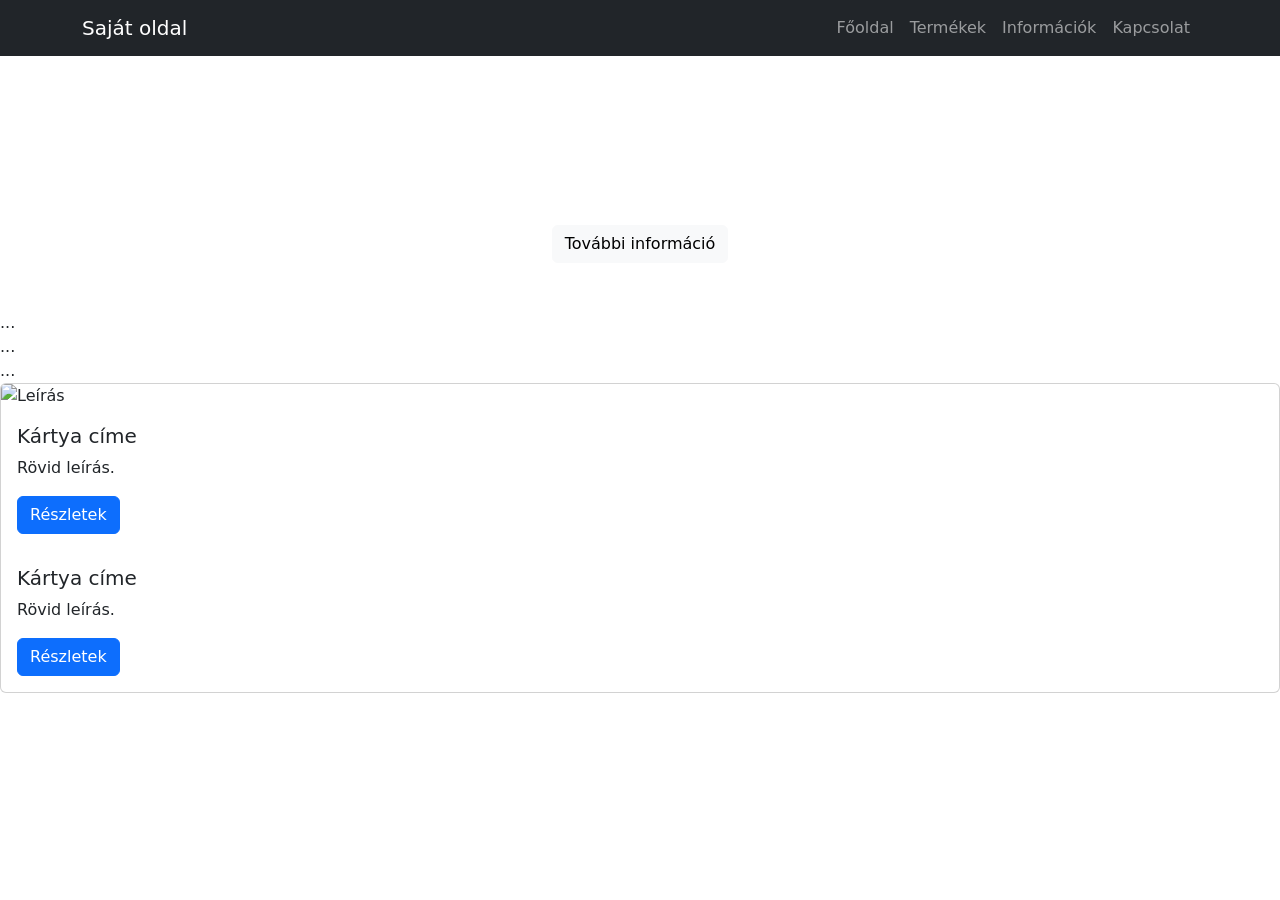
==== 09.09/index.html @ 01bc5e41 "Add files via upload" ====
<!DOCTYPE html>
<html lang="hu">
<head>
    <meta charset="UTF-8">
    <meta name="viewport" content="width=device-width, initial-scale=1.0">
    <link href="https://cdn.jsdelivr.net/npm/bootstrap@5.3.3/dist/css/bootstrap.min.css" rel="stylesheet">
    <link rel="stylesheet" href="/style.css">
    <title>Weboldal címe</title>
<body>

<nav class="navbar navbar-expand-lg navbar-dark bg-dark">
    <div class="container">

        <a class="navbar-brand" href="#">
            Saját oldal
        </a>

        <button
            class="navbar-toggler"
            type="button"
            data-bs-toggle="collapse"
            data-bs-target="#navbarNav">

            <span class="navbar-toggler-icon"></span>
        </button>

        <div class="collapse navbar-collapse" id="navbarNav">

            <ul class="navbar-nav ms-auto">

                <li class="nav-item">
                    <a class="nav-link" href="#">Főoldal</a>
                </li>

                <li class="nav-item">
                    <a class="nav-link" href="#">Termékek</a>
                </li>

                <li class="nav-item">
                    <a class="nav-link" href="#">Információk</a>
                </li>

                <li class="nav-item">
                    <a class="nav-link" href="#">Kapcsolat</a>
                </li>

            </ul>

        </div>
    </div>
</nav>

<header class="bg-gradient text-white text-center py-5">

    <div class="container">

        <h1 class="display-4">
            Főcím
        </h1>

        <p class="lead">
            Rövid bemutatkozó szöveg az oldalról.
        </p>

        <a href="#" class="btn btn-light">
            További információ
        </a>

    </div>

</header>   

    <main>

        <section>
            ...
        </section>

        <section>
            ...
        </section>

    </main>

    <footer>
        ...
    </footer>

<div class="card">

    <img
        src="kep.jpg"
        class="card-img-top"
        alt="Leírás">

    <div class="card-body">

        <h5 class="card-title">
            Kártya címe
        </h5>

        <p class="card-text">
            Rövid leírás.
        </p>

        <button class="btn btn-primary">
            Részletek
        </button>

    </div>

        <div class="card-body">

        <h5 class="card-title">
            Kártya címe
        </h5>

        <p class="card-text">
            Rövid leírás.
        </p>

        <button class="btn btn-primary">
            Részletek
        </button>

    </div>

</div>

</body>
<script
    src="https://cdn.jsdelivr.net/npm/bootstrap@5.3.3/dist/js/bootstrap.bundle.min.js">
</script>
</html>
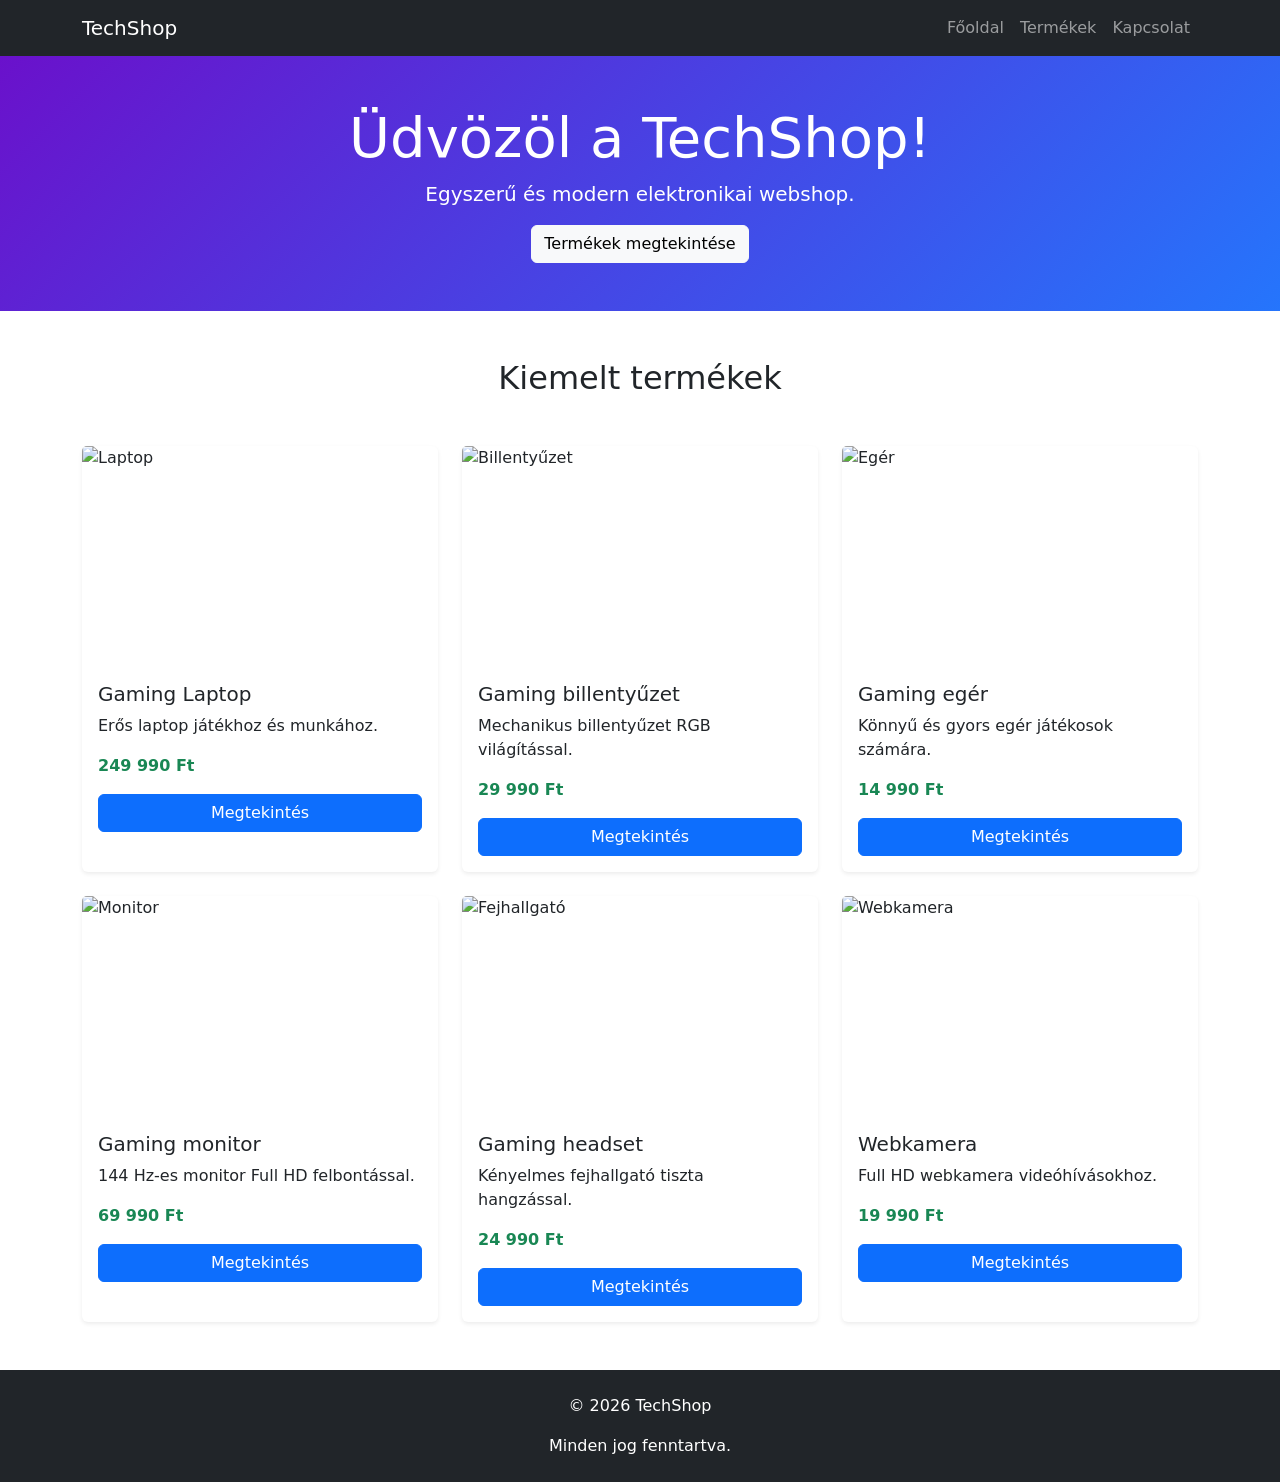
==== commit 7255e427: "Add files via upload" ====
--- a/09.09/index.html
+++ b/09.09/index.html
@@ -1,134 +1,340 @@
 <!DOCTYPE html>
 <html lang="hu">
+
 <head>
     <meta charset="UTF-8">
+
     <meta name="viewport" content="width=device-width, initial-scale=1.0">
-    <link href="https://cdn.jsdelivr.net/npm/bootstrap@5.3.3/dist/css/bootstrap.min.css" rel="stylesheet">
-    <link rel="stylesheet" href="/style.css">
-    <title>Weboldal címe</title>
+
+    <title>TechShop</title>
+
+    <link
+        href="https://cdn.jsdelivr.net/npm/bootstrap@5.3.3/dist/css/bootstrap.min.css"
+        rel="stylesheet">
+
+
+    <link rel="stylesheet" href="style.css">
+</head>
+
 <body>
 
-<nav class="navbar navbar-expand-lg navbar-dark bg-dark">
-    <div class="container">
-
-        <a class="navbar-brand" href="#">
-            Saját oldal
-        </a>
-
-        <button
-            class="navbar-toggler"
-            type="button"
-            data-bs-toggle="collapse"
-            data-bs-target="#navbarNav">
-
-            <span class="navbar-toggler-icon"></span>
-        </button>
-
-        <div class="collapse navbar-collapse" id="navbarNav">
-
-            <ul class="navbar-nav ms-auto">
-
-                <li class="nav-item">
-                    <a class="nav-link" href="#">Főoldal</a>
-                </li>
-
-                <li class="nav-item">
-                    <a class="nav-link" href="#">Termékek</a>
-                </li>
-
-                <li class="nav-item">
-                    <a class="nav-link" href="#">Információk</a>
-                </li>
-
-                <li class="nav-item">
-                    <a class="nav-link" href="#">Kapcsolat</a>
-                </li>
-
-            </ul>
+    <nav class="navbar navbar-expand-lg navbar-dark bg-dark">
+
+        <div class="container">
+
+            <a class="navbar-brand" href="#">
+                TechShop
+            </a>
+
+            <button
+                class="navbar-toggler"
+                type="button"
+                data-bs-toggle="collapse"
+                data-bs-target="#navbarNav">
+
+                <span class="navbar-toggler-icon"></span>
+
+            </button>
+
+            <div
+                class="collapse navbar-collapse"
+                id="navbarNav">
+
+                <ul class="navbar-nav ms-auto">
+
+                    <li class="nav-item">
+                        <a class="nav-link" href="#">
+                            Főoldal
+                        </a>
+                    </li>
+
+                    <li class="nav-item">
+                        <a class="nav-link" href="#termekek">
+                            Termékek
+                        </a>
+                    </li>
+
+                    <li class="nav-item">
+                        <a class="nav-link" href="#kapcsolat">
+                            Kapcsolat
+                        </a>
+                    </li>
+
+                </ul>
+
+            </div>
 
         </div>
-    </div>
-</nav>
-
-<header class="bg-gradient text-white text-center py-5">
-
-    <div class="container">
-
-        <h1 class="display-4">
-            Főcím
-        </h1>
-
-        <p class="lead">
-            Rövid bemutatkozó szöveg az oldalról.
+
+    </nav>
+
+
+    <header class="hero text-white text-center py-5">
+
+        <div class="container">
+
+            <h1 class="display-4">
+                Üdvözöl a TechShop!
+            </h1>
+
+            <p class="lead">
+                Egyszerű és modern elektronikai webshop.
+            </p>
+
+            <a href="#termekek" class="btn btn-light">
+                Termékek megtekintése
+            </a>
+
+        </div>
+
+    </header>
+
+
+    <main class="container my-5" id="termekek">
+
+        <section>
+
+            <h2 class="text-center mb-5">
+                Kiemelt termékek
+            </h2>
+
+
+            <div class="row g-4">
+
+
+                <div class="col-md-6 col-lg-4">
+
+                    <div class="card h-100 shadow-sm product-card">
+
+                        <img
+                            src=""
+                            class="card-img-top"
+                            alt="Laptop">
+
+                        <div class="card-body">
+
+                            <h5 class="card-title">
+                                Gaming Laptop
+                            </h5>
+
+                            <p class="card-text">
+                                Erős laptop játékhoz és munkához.
+                            </p>
+
+                            <p class="fw-bold text-success">
+                                249 990 Ft
+                            </p>
+
+                            <button class="btn btn-primary w-100">
+                                Megtekintés
+                            </button>
+
+                        </div>
+
+                    </div>
+
+                </div>
+
+
+                <div class="col-md-6 col-lg-4">
+
+                    <div class="card h-100 shadow-sm product-card">
+
+                        <img
+                            src=""
+                            class="card-img-top"
+                            alt="Billentyűzet">
+
+                        <div class="card-body">
+
+                            <h5 class="card-title">
+                                Gaming billentyűzet
+                            </h5>
+
+                            <p class="card-text">
+                                Mechanikus billentyűzet RGB világítással.
+                            </p>
+
+                            <p class="fw-bold text-success">
+                                29 990 Ft
+                            </p>
+
+                            <button class="btn btn-primary w-100">
+                                Megtekintés
+                            </button>
+
+                        </div>
+
+                    </div>
+
+                </div>
+
+
+                <div class="col-md-6 col-lg-4">
+
+                    <div class="card h-100 shadow-sm product-card">
+
+                        <img
+                            src=""
+                            class="card-img-top"
+                            alt="Egér">
+
+                        <div class="card-body">
+
+                            <h5 class="card-title">
+                                Gaming egér
+                            </h5>
+
+                            <p class="card-text">
+                                Könnyű és gyors egér játékosok számára.
+                            </p>
+
+                            <p class="fw-bold text-success">
+                                14 990 Ft
+                            </p>
+
+                            <button class="btn btn-primary w-100">
+                                Megtekintés
+                            </button>
+
+                        </div>
+
+                    </div>
+
+                </div>
+
+
+                <div class="col-md-6 col-lg-4">
+
+                    <div class="card h-100 shadow-sm product-card">
+
+                        <img
+                            src=""
+                            class="card-img-top"
+                            alt="Monitor">
+
+                        <div class="card-body">
+
+                            <h5 class="card-title">
+                                Gaming monitor
+                            </h5>
+
+                            <p class="card-text">
+                                144 Hz-es monitor Full HD felbontással.
+                            </p>
+
+                            <p class="fw-bold text-success">
+                                69 990 Ft
+                            </p>
+
+                            <button class="btn btn-primary w-100">
+                                Megtekintés
+                            </button>
+
+                        </div>
+
+                    </div>
+
+                </div>
+
+
+
+                <div class="col-md-6 col-lg-4">
+
+                    <div class="card h-100 shadow-sm product-card">
+
+                        <img
+                            src=""
+                            class="card-img-top"
+                            alt="Fejhallgató">
+
+                        <div class="card-body">
+
+                            <h5 class="card-title">
+                                Gaming headset
+                            </h5>
+
+                            <p class="card-text">
+                                Kényelmes fejhallgató tiszta hangzással.
+                            </p>
+
+                            <p class="fw-bold text-success">
+                                24 990 Ft
+                            </p>
+
+                            <button class="btn btn-primary w-100">
+                                Megtekintés
+                            </button>
+
+                        </div>
+
+                    </div>
+
+                </div>
+
+
+
+                <div class="col-md-6 col-lg-4">
+
+                    <div class="card h-100 shadow-sm product-card">
+
+                        <img
+                            src=""
+                            class="card-img-top"
+                            alt="Webkamera">
+
+                        <div class="card-body">
+
+                            <h5 class="card-title">
+                                Webkamera
+                            </h5>
+
+                            <p class="card-text">
+                                Full HD webkamera videóhívásokhoz.
+                            </p>
+
+                            <p class="fw-bold text-success">
+                                19 990 Ft
+                            </p>
+
+                            <button class="btn btn-primary w-100">
+                                Megtekintés
+                            </button>
+
+                        </div>
+
+                    </div>
+
+                </div>
+
+            </div>
+
+        </section>
+
+    </main>
+
+
+
+    <footer
+        class="bg-dark text-white text-center py-4"
+        id="kapcsolat">
+
+        <p>
+            &copy; 2026 TechShop
         </p>
 
-        <a href="#" class="btn btn-light">
-            További információ
-        </a>
-
-    </div>
-
-</header>   
-
-    <main>
-
-        <section>
-            ...
-        </section>
-
-        <section>
-            ...
-        </section>
-
-    </main>
-
-    <footer>
-        ...
+        <p class="mb-0">
+            Minden jog fenntartva.
+        </p>
+
     </footer>
 
-<div class="card">
-
-    <img
-        src="kep.jpg"
-        class="card-img-top"
-        alt="Leírás">
-
-    <div class="card-body">
-
-        <h5 class="card-title">
-            Kártya címe
-        </h5>
-
-        <p class="card-text">
-            Rövid leírás.
-        </p>
-
-        <button class="btn btn-primary">
-            Részletek
-        </button>
-
-    </div>
-
-        <div class="card-body">
-
-        <h5 class="card-title">
-            Kártya címe
-        </h5>
-
-        <p class="card-text">
-            Rövid leírás.
-        </p>
-
-        <button class="btn btn-primary">
-            Részletek
-        </button>
-
-    </div>
-
-</div>
+
+
+    <script
+        src="https://cdn.jsdelivr.net/npm/bootstrap@5.3.3/dist/js/bootstrap.bundle.min.js">
+    </script>
 
 </body>
-<script
-    src="https://cdn.jsdelivr.net/npm/bootstrap@5.3.3/dist/js/bootstrap.bundle.min.js">
-</script>
+
 </html>
--- a/09.09/style.css
+++ b/09.09/style.css
@@ -0,0 +1,27 @@
+.hero {
+    background: linear-gradient(
+        135deg,
+        #6a11cb,
+        #2575fc
+    );
+}
+
+.product-card {
+    border: none;
+    transition: all 0.3s ease;
+}
+
+.product-card:hover {
+    transform: translateY(-8px) scale(1.02);
+    box-shadow: 0 15px 25px rgba(0, 0, 0, 0.2);
+}
+
+.product-card img {
+    height: 220px;
+    object-fit: cover;
+    transition: transform 0.4s ease;
+}
+
+.product-card:hover img {
+    transform: scale(1.05);
+}
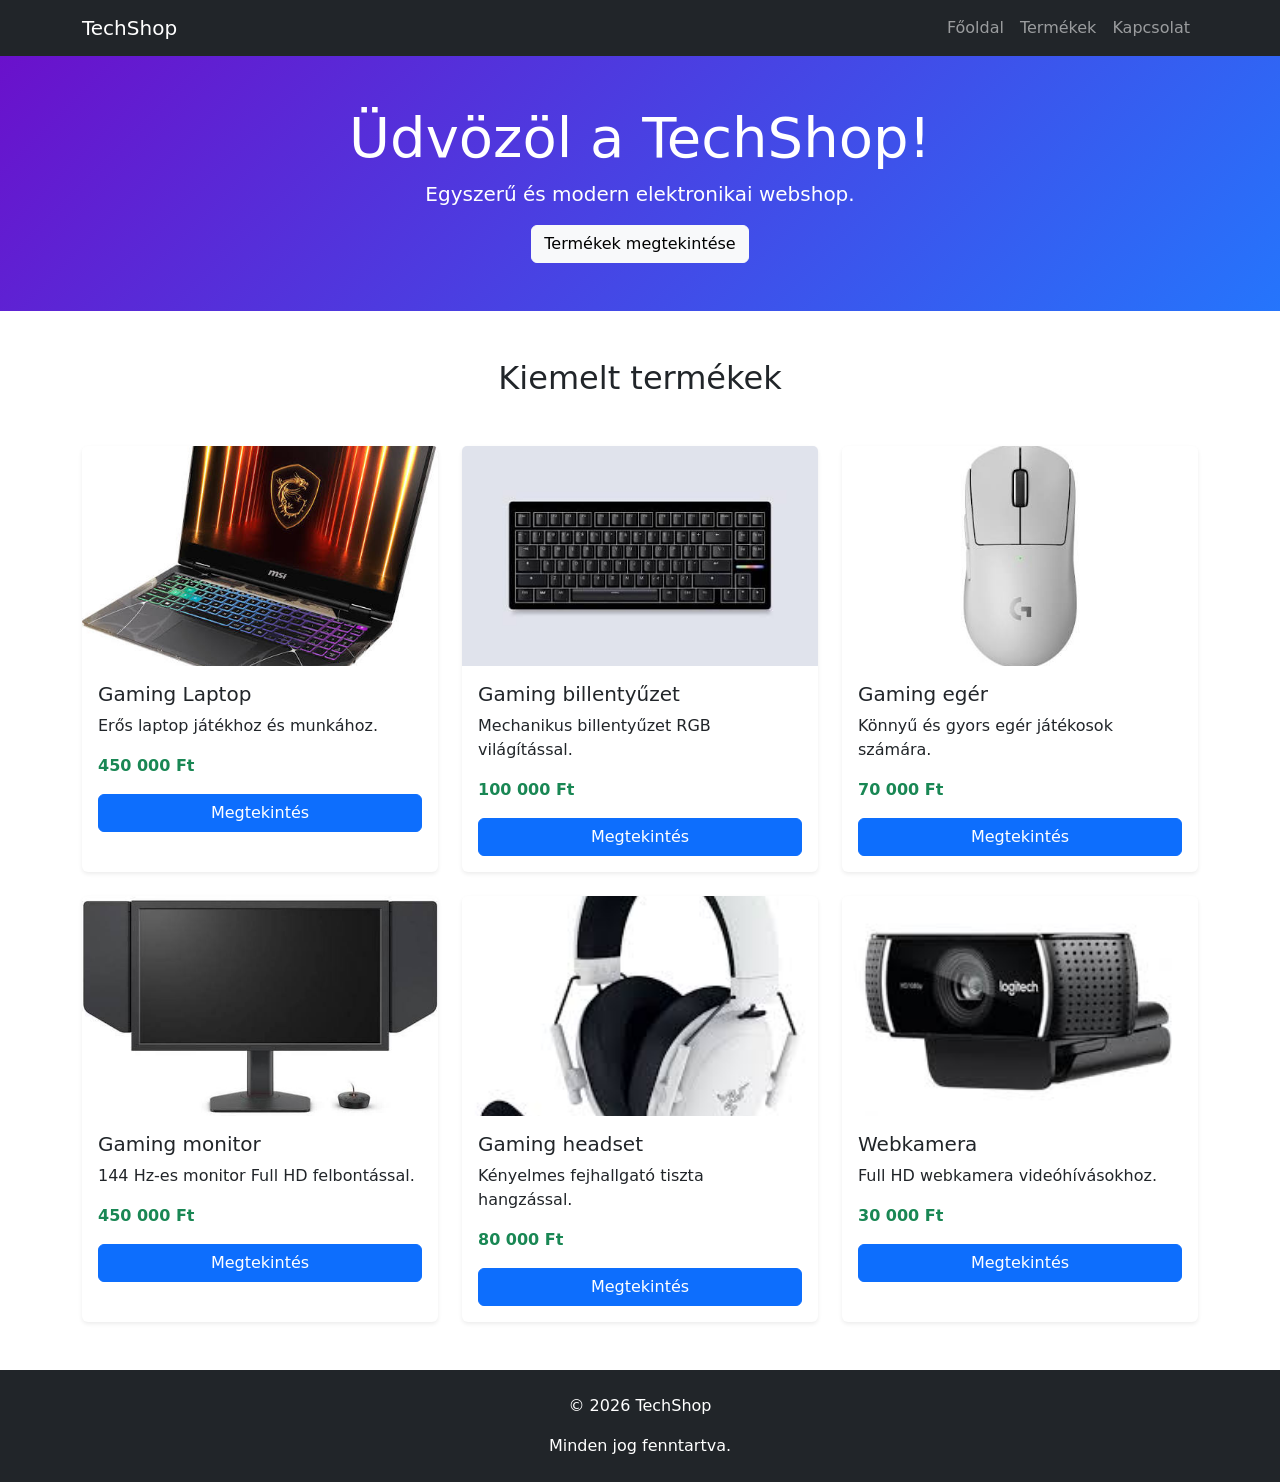
==== commit 6efe2f55: "Add files via upload" ====
--- a/09.09/index.html
+++ b/09.09/index.html
@@ -107,7 +107,7 @@
                     <div class="card h-100 shadow-sm product-card">
 
                         <img
-                            src=""
+                            src="/09.09/laptop.jpg"
                             class="card-img-top"
                             alt="Laptop">
 
@@ -122,26 +122,26 @@
                             </p>
 
                             <p class="fw-bold text-success">
-                                249 990 Ft
-                            </p>
-
-                            <button class="btn btn-primary w-100">
-                                Megtekintés
-                            </button>
-
-                        </div>
-
-                    </div>
-
-                </div>
-
-
-                <div class="col-md-6 col-lg-4">
-
-                    <div class="card h-100 shadow-sm product-card">
-
-                        <img
-                            src=""
+                                450 000 Ft
+                            </p>
+
+                            <button class="btn btn-primary w-100">
+                                Megtekintés
+                            </button>
+
+                        </div>
+
+                    </div>
+
+                </div>
+
+
+                <div class="col-md-6 col-lg-4">
+
+                    <div class="card h-100 shadow-sm product-card">
+
+                        <img
+                            src="/09.09/keybord.jpg"
                             class="card-img-top"
                             alt="Billentyűzet">
 
@@ -156,26 +156,26 @@
                             </p>
 
                             <p class="fw-bold text-success">
-                                29 990 Ft
-                            </p>
-
-                            <button class="btn btn-primary w-100">
-                                Megtekintés
-                            </button>
-
-                        </div>
-
-                    </div>
-
-                </div>
-
-
-                <div class="col-md-6 col-lg-4">
-
-                    <div class="card h-100 shadow-sm product-card">
-
-                        <img
-                            src=""
+                                100 000 Ft
+                            </p>
+
+                            <button class="btn btn-primary w-100">
+                                Megtekintés
+                            </button>
+
+                        </div>
+
+                    </div>
+
+                </div>
+
+
+                <div class="col-md-6 col-lg-4">
+
+                    <div class="card h-100 shadow-sm product-card">
+
+                        <img
+                            src="/09.09/mouse.jpg"
                             class="card-img-top"
                             alt="Egér">
 
@@ -190,26 +190,26 @@
                             </p>
 
                             <p class="fw-bold text-success">
-                                14 990 Ft
-                            </p>
-
-                            <button class="btn btn-primary w-100">
-                                Megtekintés
-                            </button>
-
-                        </div>
-
-                    </div>
-
-                </div>
-
-
-                <div class="col-md-6 col-lg-4">
-
-                    <div class="card h-100 shadow-sm product-card">
-
-                        <img
-                            src=""
+                                70 000 Ft
+                            </p>
+
+                            <button class="btn btn-primary w-100">
+                                Megtekintés
+                            </button>
+
+                        </div>
+
+                    </div>
+
+                </div>
+
+
+                <div class="col-md-6 col-lg-4">
+
+                    <div class="card h-100 shadow-sm product-card">
+
+                        <img
+                            src="/09.09/monitor.jpg"
                             class="card-img-top"
                             alt="Monitor">
 
@@ -224,27 +224,27 @@
                             </p>
 
                             <p class="fw-bold text-success">
-                                69 990 Ft
-                            </p>
-
-                            <button class="btn btn-primary w-100">
-                                Megtekintés
-                            </button>
-
-                        </div>
-
-                    </div>
-
-                </div>
-
-
-
-                <div class="col-md-6 col-lg-4">
-
-                    <div class="card h-100 shadow-sm product-card">
-
-                        <img
-                            src=""
+                                450 000 Ft
+                            </p>
+
+                            <button class="btn btn-primary w-100">
+                                Megtekintés
+                            </button>
+
+                        </div>
+
+                    </div>
+
+                </div>
+
+
+
+                <div class="col-md-6 col-lg-4">
+
+                    <div class="card h-100 shadow-sm product-card">
+
+                        <img
+                            src="/09.09/headeset.jpg"
                             class="card-img-top"
                             alt="Fejhallgató">
 
@@ -259,27 +259,27 @@
                             </p>
 
                             <p class="fw-bold text-success">
-                                24 990 Ft
-                            </p>
-
-                            <button class="btn btn-primary w-100">
-                                Megtekintés
-                            </button>
-
-                        </div>
-
-                    </div>
-
-                </div>
-
-
-
-                <div class="col-md-6 col-lg-4">
-
-                    <div class="card h-100 shadow-sm product-card">
-
-                        <img
-                            src=""
+                                80 000 Ft
+                            </p>
+
+                            <button class="btn btn-primary w-100">
+                                Megtekintés
+                            </button>
+
+                        </div>
+
+                    </div>
+
+                </div>
+
+
+
+                <div class="col-md-6 col-lg-4">
+
+                    <div class="card h-100 shadow-sm product-card">
+
+                        <img
+                            src="/09.09/webcam.jpg"
                             class="card-img-top"
                             alt="Webkamera">
 
@@ -294,7 +294,7 @@
                             </p>
 
                             <p class="fw-bold text-success">
-                                19 990 Ft
+                                30 000 Ft
                             </p>
 
                             <button class="btn btn-primary w-100">
